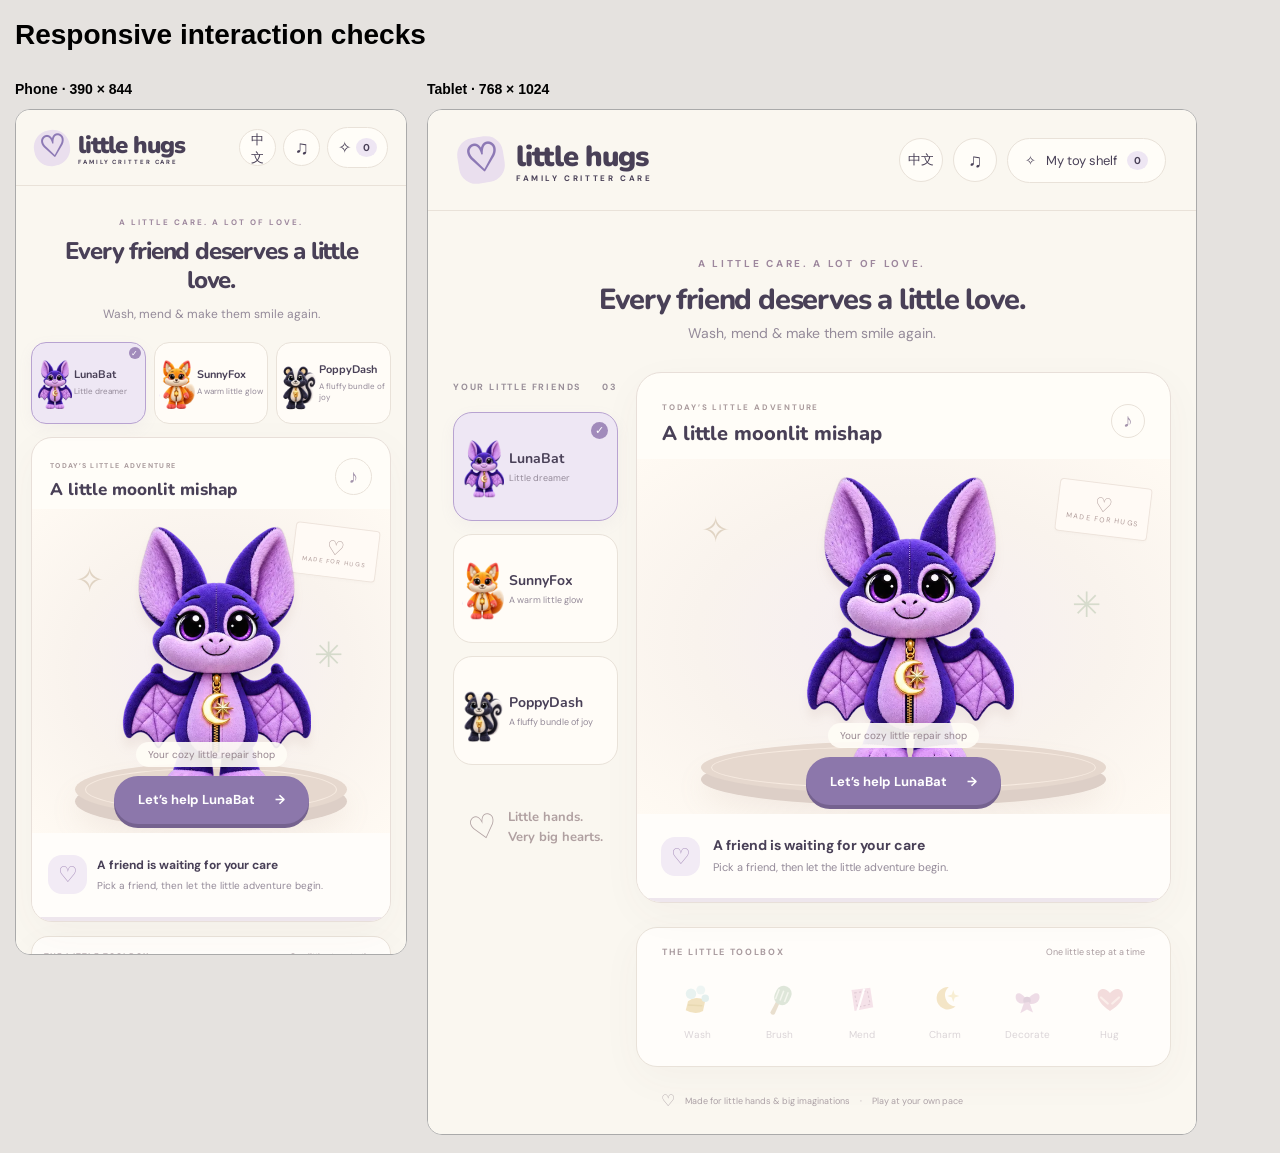
==== tests/responsive.html @ c15c66d0 "Add reproducible phone and tablet layout test harness" ====
<!doctype html><html lang="en"><meta charset="utf-8"><title>Little Hugs · responsive QA</title><style>body{font:14px sans-serif;background:#e5e2df;margin:15px}.views{display:flex;gap:20px;align-items:flex-start}iframe{border:1px solid #aaa;border-radius:15px;background:white}h2{font-size:14px}</style><h1>Responsive interaction checks</h1><div class="views"><section><h2>Phone · 390 × 844</h2><iframe id="phone" title="Phone game" src="../index.html" width="390" height="844"></iframe></section><section><h2>Tablet · 768 × 1024</h2><iframe id="tablet" title="Tablet game" src="../index.html" width="768" height="1024"></iframe></section></div></html>
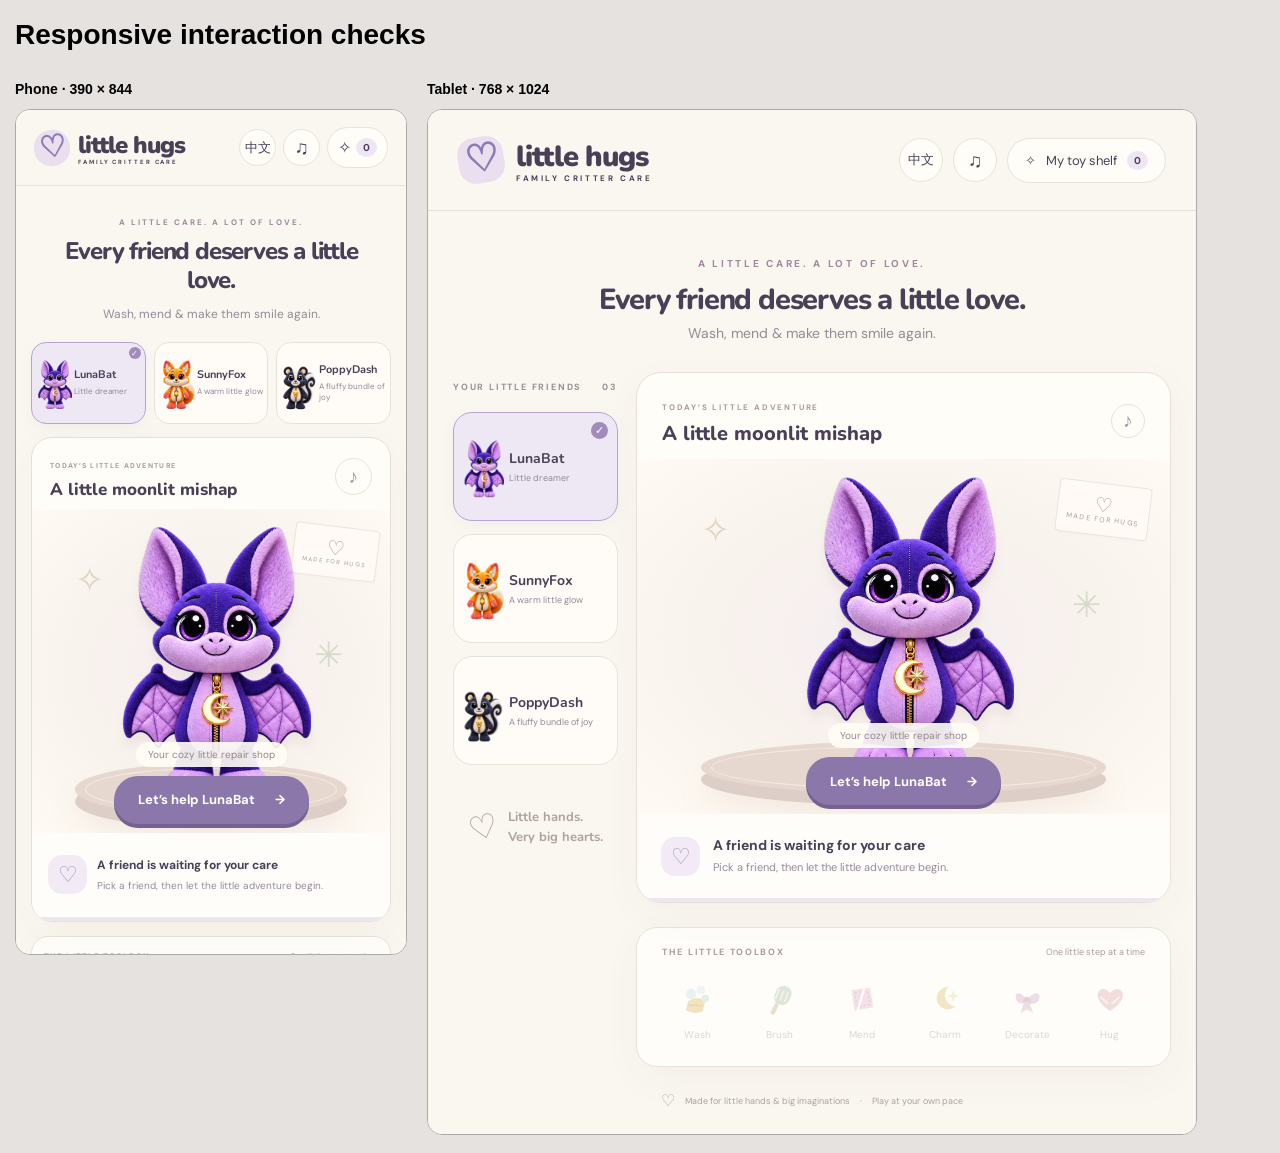
==== commit c92be34d: "Polish small-screen controls and version responsive verification pages" ====
--- a/tests/responsive.html
+++ b/tests/responsive.html
@@ -1 +1 @@
-<!doctype html><html lang="en"><meta charset="utf-8"><title>Little Hugs · responsive QA</title><style>body{font:14px sans-serif;background:#e5e2df;margin:15px}.views{display:flex;gap:20px;align-items:flex-start}iframe{border:1px solid #aaa;border-radius:15px;background:white}h2{font-size:14px}</style><h1>Responsive interaction checks</h1><div class="views"><section><h2>Phone · 390 × 844</h2><iframe id="phone" title="Phone game" src="../index.html" width="390" height="844"></iframe></section><section><h2>Tablet · 768 × 1024</h2><iframe id="tablet" title="Tablet game" src="../index.html" width="768" height="1024"></iframe></section></div></html>
+<!doctype html><html lang="en"><meta charset="utf-8"><title>Little Hugs · responsive QA</title><style>body{font:14px sans-serif;background:#e5e2df;margin:15px}.views{display:flex;gap:20px;align-items:flex-start}iframe{border:1px solid #aaa;border-radius:15px;background:white}h2{font-size:14px}</style><h1>Responsive interaction checks</h1><div class="views"><section><h2>Phone · 390 × 844</h2><iframe id="phone" title="Phone game" src="../index.html?v=3" width="390" height="844"></iframe></section><section><h2>Tablet · 768 × 1024</h2><iframe id="tablet" title="Tablet game" src="../index.html?v=3" width="768" height="1024"></iframe></section></div></html>
